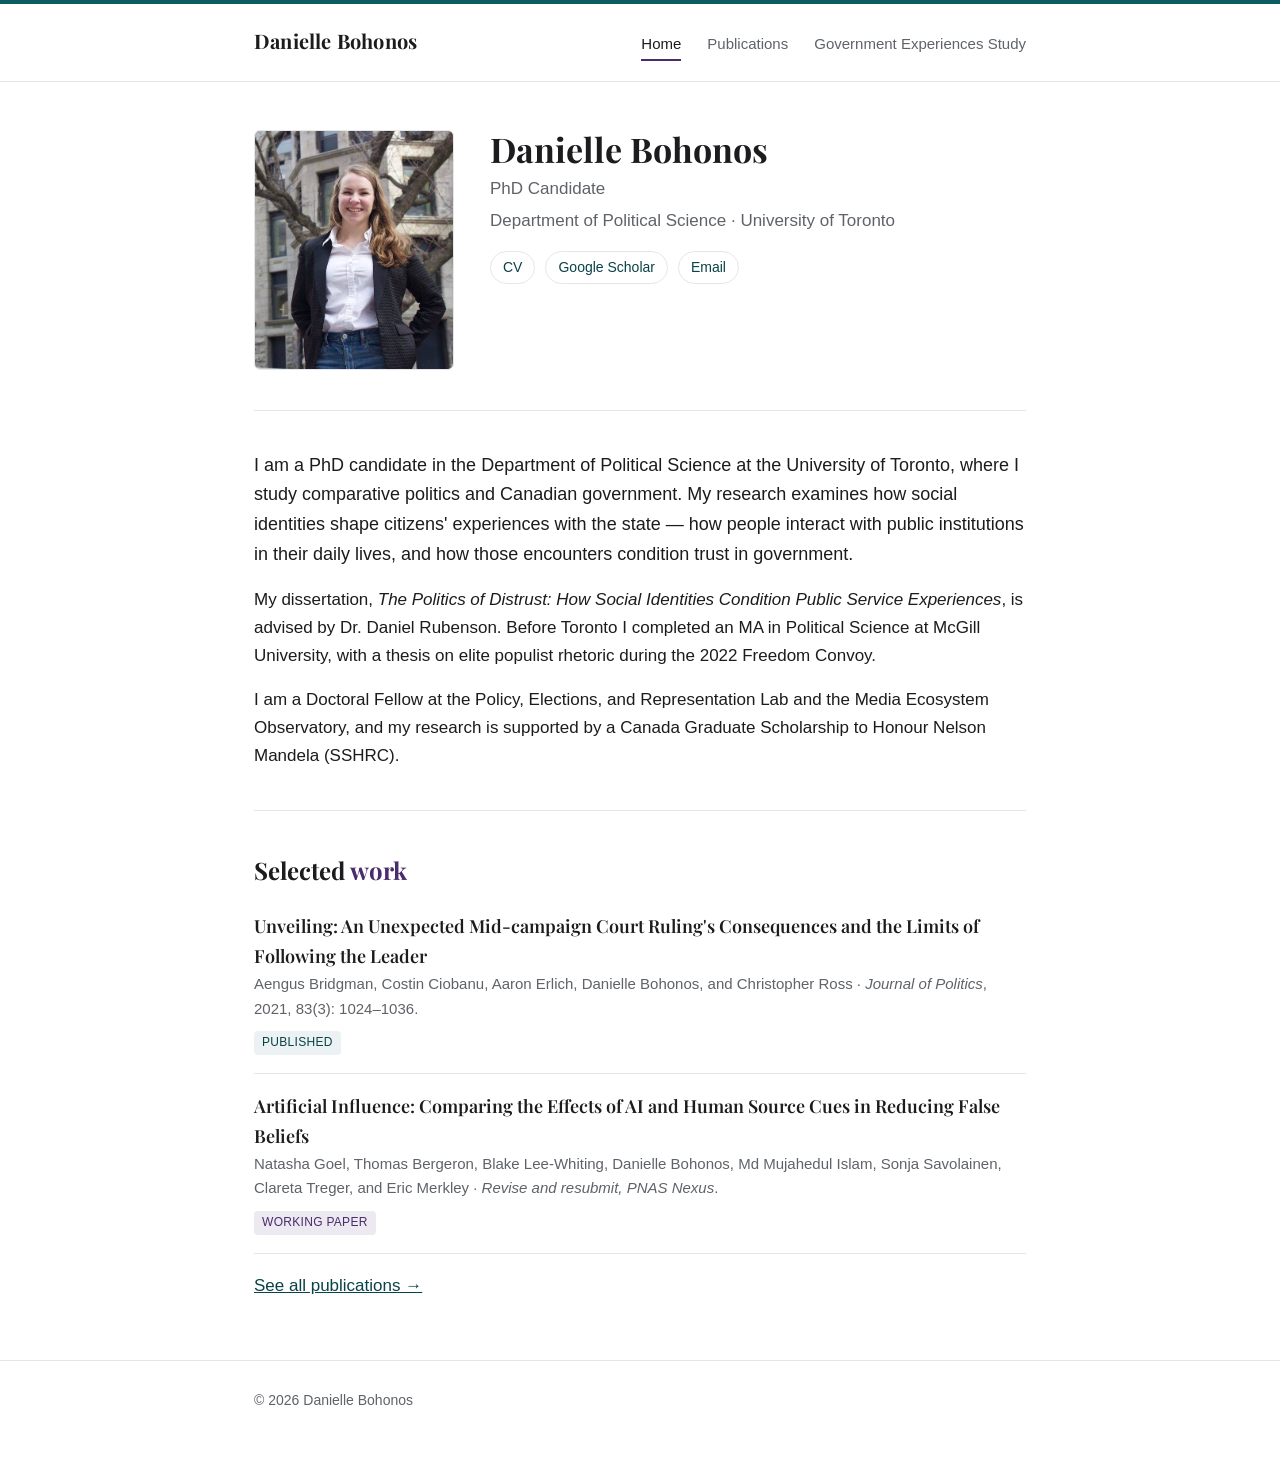
==== index.html @ 76140841 "Initial commit: academic personal website" ====
<!DOCTYPE html>
<html lang="en">
<head>
<meta charset="utf-8">
<meta name="viewport" content="width=device-width, initial-scale=1">
<title>Danielle Bohonos</title>
<link rel="preconnect" href="https://fonts.googleapis.com">
<link rel="preconnect" href="https://fonts.gstatic.com" crossorigin>
<link rel="stylesheet" href="https://fonts.googleapis.com/css2?family=Playfair+Display:wght@400;500;600;700&display=swap">
<link rel="stylesheet" href="css/style.css">
</head>
<body>

<!-- ============ HEADER / NAV ============ -->
<header class="site-header">
  <nav class="nav">
    <a class="brand" href="index.html">Danielle Bohonos</a>
    <a class="navlink active" href="index.html">Home</a>
    <a class="navlink" href="publications.html">Publications</a>
    <a class="navlink" href="government-experiences-study.html">Government Experiences Study</a>
  </nav>
</header>

<main class="wrap">

  <!-- ============ HERO ============ -->
  <section class="hero">
    <img class="photo" src="images/photo.jpg" alt="Portrait of Danielle Bohonos">
    <div>
      <h1>Danielle Bohonos</h1>
      <p class="role">PhD Candidate</p>
      <p class="affil">Department of Political Science · University of Toronto</p>

      <ul class="links">
        <li><a href="cv.pdf">CV</a></li>
        <li><a href="https://scholar.google.ca/citations?user=Kxt4B1EAAAAJ&hl=en">Google Scholar</a></li>
        <li><a href="mailto:danielle.bohonos@mail.utoronto.ca">Email</a></li>
      </ul>
    </div>
  </section>

  <hr class="rule">

  <!-- ============ BIO ============ -->
  <section class="section">
    <p class="lead">
      I am a PhD candidate in the Department of Political Science at the University of
      Toronto, where I study comparative politics and Canadian government. My research
      examines how social identities shape citizens' experiences with the state — how
      people interact with public institutions in their daily lives, and how those
      encounters condition trust in government.
    </p>
    <p>
      My dissertation, <em>The Politics of Distrust: How Social Identities Condition
      Public Service Experiences</em>, is advised by Dr. Daniel Rubenson. Before Toronto
      I completed an MA in Political Science at McGill University, with a thesis on elite
      populist rhetoric during the 2022 Freedom Convoy.
    </p>
    <p>
      I am a Doctoral Fellow at the Policy, Elections, and Representation Lab and the
      Media Ecosystem Observatory, and my research is supported by a Canada Graduate
      Scholarship to Honour Nelson Mandela (SSHRC).
    </p>
  </section>


  <hr class="rule">

  <!-- ============ SELECTED WORK ============ -->
  <section class="section">
    <h2 class="head">Selected <span class="accent">work</span></h2>

    <div class="entry">
      <div class="title">Unveiling: An Unexpected Mid-campaign Court Ruling's Consequences
        and the Limits of Following the Leader</div>
      <div class="meta">Aengus Bridgman, Costin Ciobanu, Aaron Erlich, Danielle Bohonos,
        and Christopher Ross ·
        <span class="venue">Journal of Politics</span>, 2021, 83(3): 1024–1036.</div>
      <div class="tags"><span class="tag">Published</span></div>
    </div>

    <div class="entry">
      <div class="title">Artificial Influence: Comparing the Effects of AI and Human
        Source Cues in Reducing False Beliefs</div>
      <div class="meta">Natasha Goel, Thomas Bergeron, Blake Lee-Whiting, Danielle Bohonos,
        Md Mujahedul Islam, Sonja Savolainen, Clareta Treger, and Eric Merkley ·
        <span class="venue">Revise and resubmit, PNAS Nexus</span>.</div>
      <div class="tags"><span class="tag purple">Working Paper</span></div>
    </div>

    <p style="margin-top:18px;"><a href="publications.html">See all publications →</a></p>
  </section>

</main>

<!-- ============ FOOTER ============ -->
<footer class="site-footer">
  <div class="wrap">
    © <span id="yr"></span> Danielle Bohonos
  </div>
</footer>
<script>document.getElementById('yr').textContent = new Date().getFullYear();</script>

</body>
</html>
---- css/style.css ----
/* =========================================================
   Academic personal site
   Accent palette: dark teal + dark purple
   Edit the variables below to tune the whole site at once.
   ========================================================= */

:root {
  --teal:        #0d5c63;   /* dark teal accent  */
  --teal-dark:   #094248;
  --purple:      #4a2c6d;   /* dark purple accent */
  --purple-dark: #382152;

  --ink:      #1c1c1e;      /* main text  */
  --muted:    #5f6368;      /* secondary text */
  --line:     #e6e6e9;      /* hairlines  */
  --bg:       #ffffff;
  --bg-soft:  #f7f7f5;

  --serif: "Playfair Display", Georgia, "Times New Roman", serif;
  --sans:  -apple-system, BlinkMacSystemFont, "Segoe UI", Roboto, Helvetica, Arial, sans-serif;

  --maxw: 820px;
}

* { box-sizing: border-box; }

html { -webkit-text-size-adjust: 100%; }

body {
  margin: 0;
  background: var(--bg);
  color: var(--ink);
  font-family: var(--sans);
  font-size: 17px;
  line-height: 1.65;
  -webkit-font-smoothing: antialiased;
}

/* ---------- Layout ---------- */
.wrap {
  max-width: var(--maxw);
  margin: 0 auto;
  padding: 0 24px;
}

.section { margin: 40px 0; }

hr.rule {
  border: 0;
  border-top: 1px solid var(--line);
  margin: 40px 0;
}

/* ---------- Header / nav ---------- */
.site-header {
  border-top: 4px solid var(--teal);
  border-bottom: 1px solid var(--line);
  background: var(--bg);
}

.nav {
  display: flex;
  flex-wrap: wrap;
  align-items: baseline;
  gap: 4px 26px;
  padding: 20px 24px;
  max-width: var(--maxw);
  margin: 0 auto;
}

.nav .brand {
  font-family: var(--serif);
  font-weight: 700;
  font-size: 20px;
  color: var(--ink);
  text-decoration: none;
  margin-right: auto;
  letter-spacing: .2px;
}

.nav a.navlink {
  color: var(--muted);
  text-decoration: none;
  font-size: 15px;
  padding: 2px 0;
  border-bottom: 2px solid transparent;
  transition: color .15s, border-color .15s;
}

.nav a.navlink:hover { color: var(--teal); }

.nav a.navlink.active {
  color: var(--ink);
  border-bottom-color: var(--purple);
}

/* ---------- Home hero ---------- */
.hero {
  display: grid;
  grid-template-columns: 200px 1fr;
  gap: 36px;
  align-items: start;
  margin-top: 48px;
}

.hero .photo {
  width: 200px;
  height: 240px;
  object-fit: cover;
  border-radius: 6px;
  background: var(--bg-soft);
  border: 1px solid var(--line);
}

.hero h1 {
  font-family: var(--serif);
  font-size: 34px;
  line-height: 1.15;
  margin: 0 0 6px;
}

.hero .role {
  color: var(--muted);
  font-size: 17px;
  margin: 0 0 4px;
}

.hero .affil { color: var(--muted); margin: 0 0 16px; }

/* profile links row (CV, Scholar, etc.) */
.links {
  list-style: none;
  display: flex;
  flex-wrap: wrap;
  gap: 8px 10px;
  padding: 0;
  margin: 14px 0 0;
}
.links li a {
  display: inline-block;
  font-size: 14px;
  text-decoration: none;
  color: var(--teal-dark);
  border: 1px solid var(--line);
  border-radius: 999px;
  padding: 4px 12px;
  transition: all .15s;
}
.links li a:hover {
  color: #fff;
  background: var(--teal);
  border-color: var(--teal);
}

/* ---------- Typography ---------- */
h2.head {
  font-family: var(--serif);
  font-size: 24px;
  margin: 0 0 4px;
}
h2.head .accent { color: var(--purple); }

.lead { font-size: 18px; }

a { color: var(--teal-dark); }
a:hover { color: var(--purple); }

p { margin: 0 0 16px; }

/* research questions list */
ol.questions {
  counter-reset: q;
  list-style: none;
  padding: 0;
  margin: 18px 0;
}
ol.questions li {
  counter-increment: q;
  position: relative;
  padding-left: 46px;
  margin-bottom: 16px;
}
ol.questions li::before {
  content: counter(q);
  position: absolute;
  left: 0; top: 0;
  width: 30px; height: 30px;
  display: grid; place-items: center;
  font-family: var(--serif);
  font-weight: 700;
  color: #fff;
  background: var(--purple);
  border-radius: 50%;
  font-size: 15px;
}

/* ---------- Publication / paper entries ---------- */
.entry {
  padding: 18px 0;
  border-bottom: 1px solid var(--line);
}
.entry:last-child { border-bottom: 0; }
.entry .title {
  font-weight: 600;
  font-family: var(--serif);
  font-size: 18px;
}
.entry .meta { color: var(--muted); font-size: 15px; }
.entry .venue { font-style: italic; }
.entry .tags { margin-top: 6px; }
.tag {
  display: inline-block;
  font-size: 12px;
  letter-spacing: .3px;
  text-transform: uppercase;
  color: var(--teal-dark);
  background: rgba(13,92,99,.08);
  border-radius: 4px;
  padding: 2px 8px;
  margin-right: 6px;
}
.tag.purple {
  color: var(--purple);
  background: rgba(74,44,109,.10);
}

.entry .actions { margin-top: 8px; }
.entry .actions a {
  font-size: 14px;
  text-decoration: none;
  margin-right: 14px;
  border-bottom: 1px solid transparent;
}
.entry .actions a:hover { border-bottom-color: var(--purple); }

/* ---------- Featured project page ---------- */
.project-hero {
  background: linear-gradient(135deg, var(--teal-dark), var(--purple-dark));
  color: #fff;
  border-radius: 10px;
  padding: 40px 36px;
  margin-top: 40px;
}
.project-hero .eyebrow {
  text-transform: uppercase;
  letter-spacing: 2px;
  font-size: 12px;
  opacity: .85;
  margin: 0 0 10px;
}
.project-hero h1 {
  font-family: var(--serif);
  font-size: 32px;
  margin: 0 0 12px;
  line-height: 1.2;
}
.project-hero p { color: rgba(255,255,255,.9); margin: 0; max-width: 60ch; }
.project-hero .btnrow { margin-top: 22px; }
.project-hero .btn {
  display: inline-block;
  background: #fff;
  color: var(--purple-dark);
  text-decoration: none;
  font-weight: 600;
  font-size: 15px;
  padding: 9px 18px;
  border-radius: 6px;
  margin-right: 10px;
}
.project-hero .btn.ghost {
  background: transparent;
  color: #fff;
  border: 1px solid rgba(255,255,255,.6);
}

.facts {
  display: grid;
  grid-template-columns: repeat(3, 1fr);
  gap: 16px;
  margin: 32px 0;
}
.fact {
  border: 1px solid var(--line);
  border-left: 3px solid var(--teal);
  border-radius: 6px;
  padding: 14px 16px;
}
.fact:nth-child(even) { border-left-color: var(--purple); }
.fact .num {
  font-family: var(--serif);
  font-size: 26px;
  color: var(--teal-dark);
}
.fact:nth-child(even) .num { color: var(--purple); }
.fact .lbl { color: var(--muted); font-size: 14px; }

/* ---------- Footer ---------- */
.site-footer {
  border-top: 1px solid var(--line);
  margin-top: 60px;
  padding: 28px 0 48px;
  color: var(--muted);
  font-size: 14px;
}
.site-footer a { color: var(--muted); }

/* ---------- Responsive ---------- */
@media (max-width: 640px) {
  .hero { grid-template-columns: 1fr; gap: 20px; }
  .hero .photo { width: 160px; height: 190px; }
  .nav .brand { margin-right: 0; width: 100%; margin-bottom: 6px; }
  .facts { grid-template-columns: 1fr; }
  body { font-size: 16px; }
}

/* ---------- Simple page header (study page) ---------- */
.eyebrow-simple {
  text-transform: uppercase;
  letter-spacing: 2px;
  font-size: 12px;
  font-weight: 600;
  color: var(--teal-dark);
  margin: 0 0 6px;
}
.page-title {
  font-family: var(--serif);
  font-size: 30px;
  line-height: 1.15;
  margin: 0 0 14px;
}
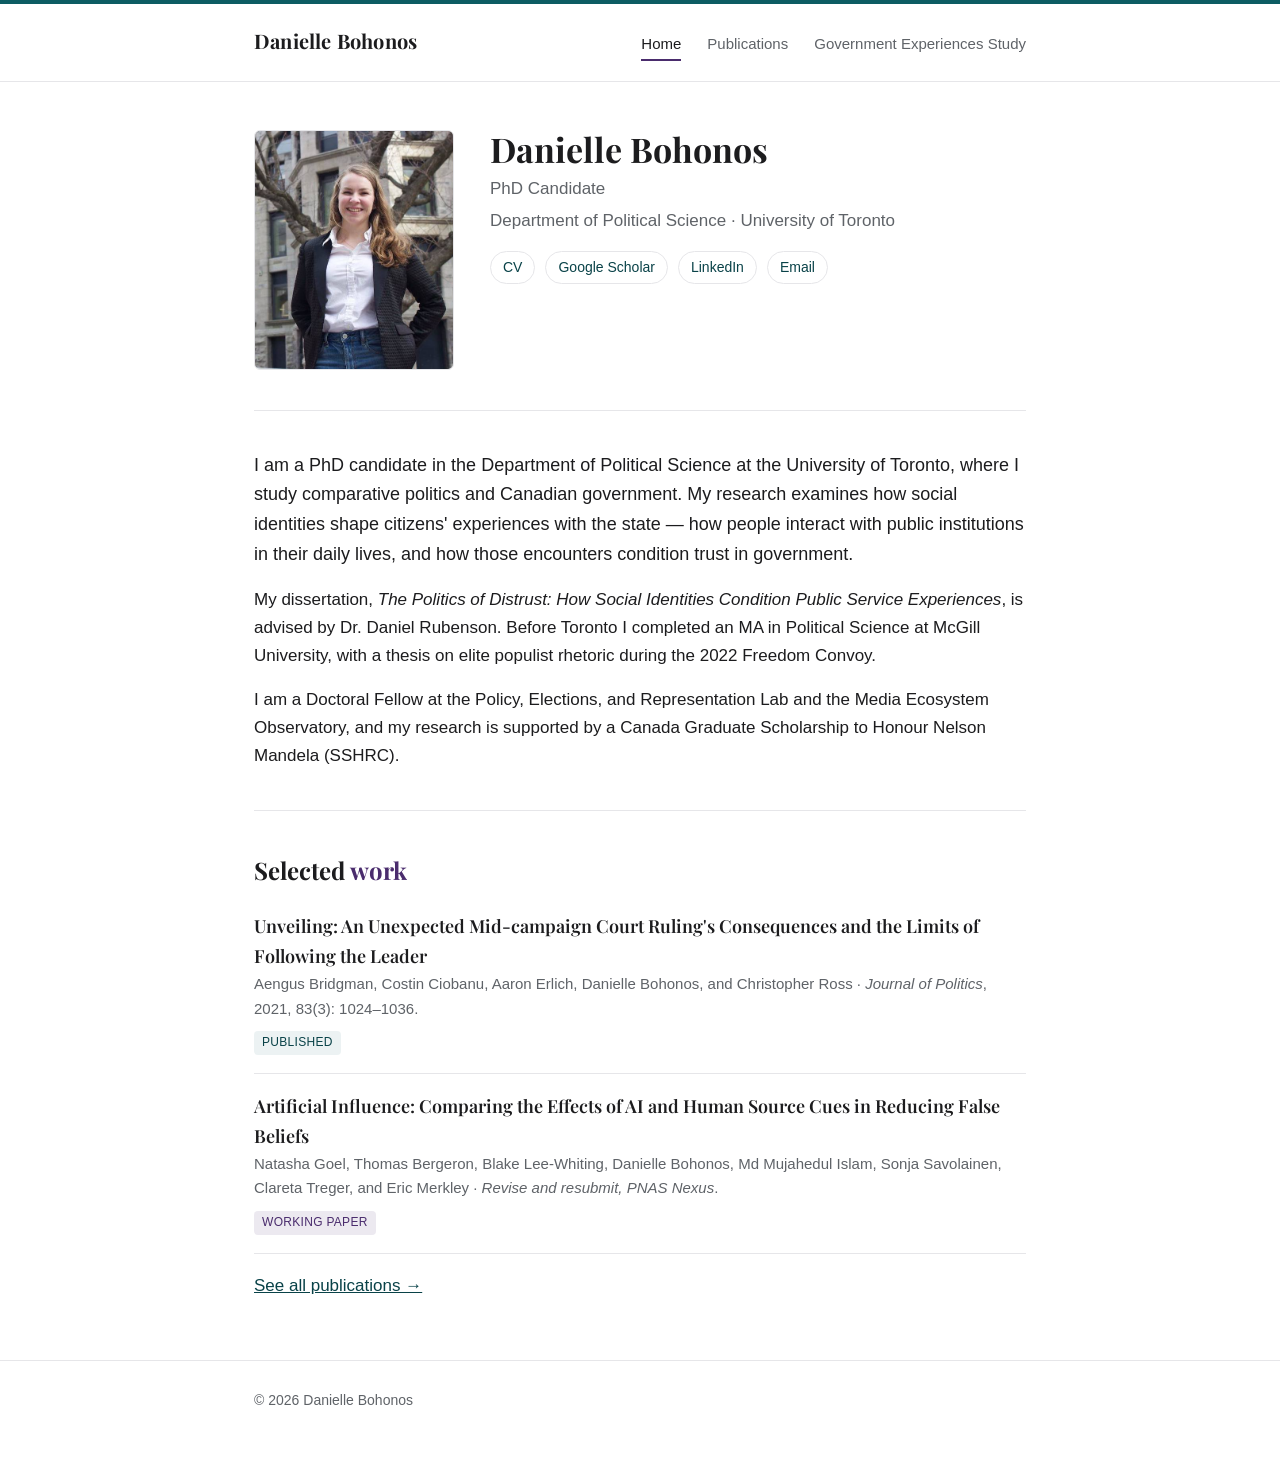
==== commit 02f7835a: "Add LinkedIn link" ====
--- a/index.html
+++ b/index.html
@@ -34,6 +34,7 @@
       <ul class="links">
         <li><a href="cv.pdf">CV</a></li>
         <li><a href="https://scholar.google.ca/citations?user=Kxt4B1EAAAAJ&hl=en">Google Scholar</a></li>
+        <li><a href="https://www.linkedin.com/in/danielle-bohonos-51219911b/">LinkedIn</a></li>
         <li><a href="mailto:danielle.bohonos@mail.utoronto.ca">Email</a></li>
       </ul>
     </div>
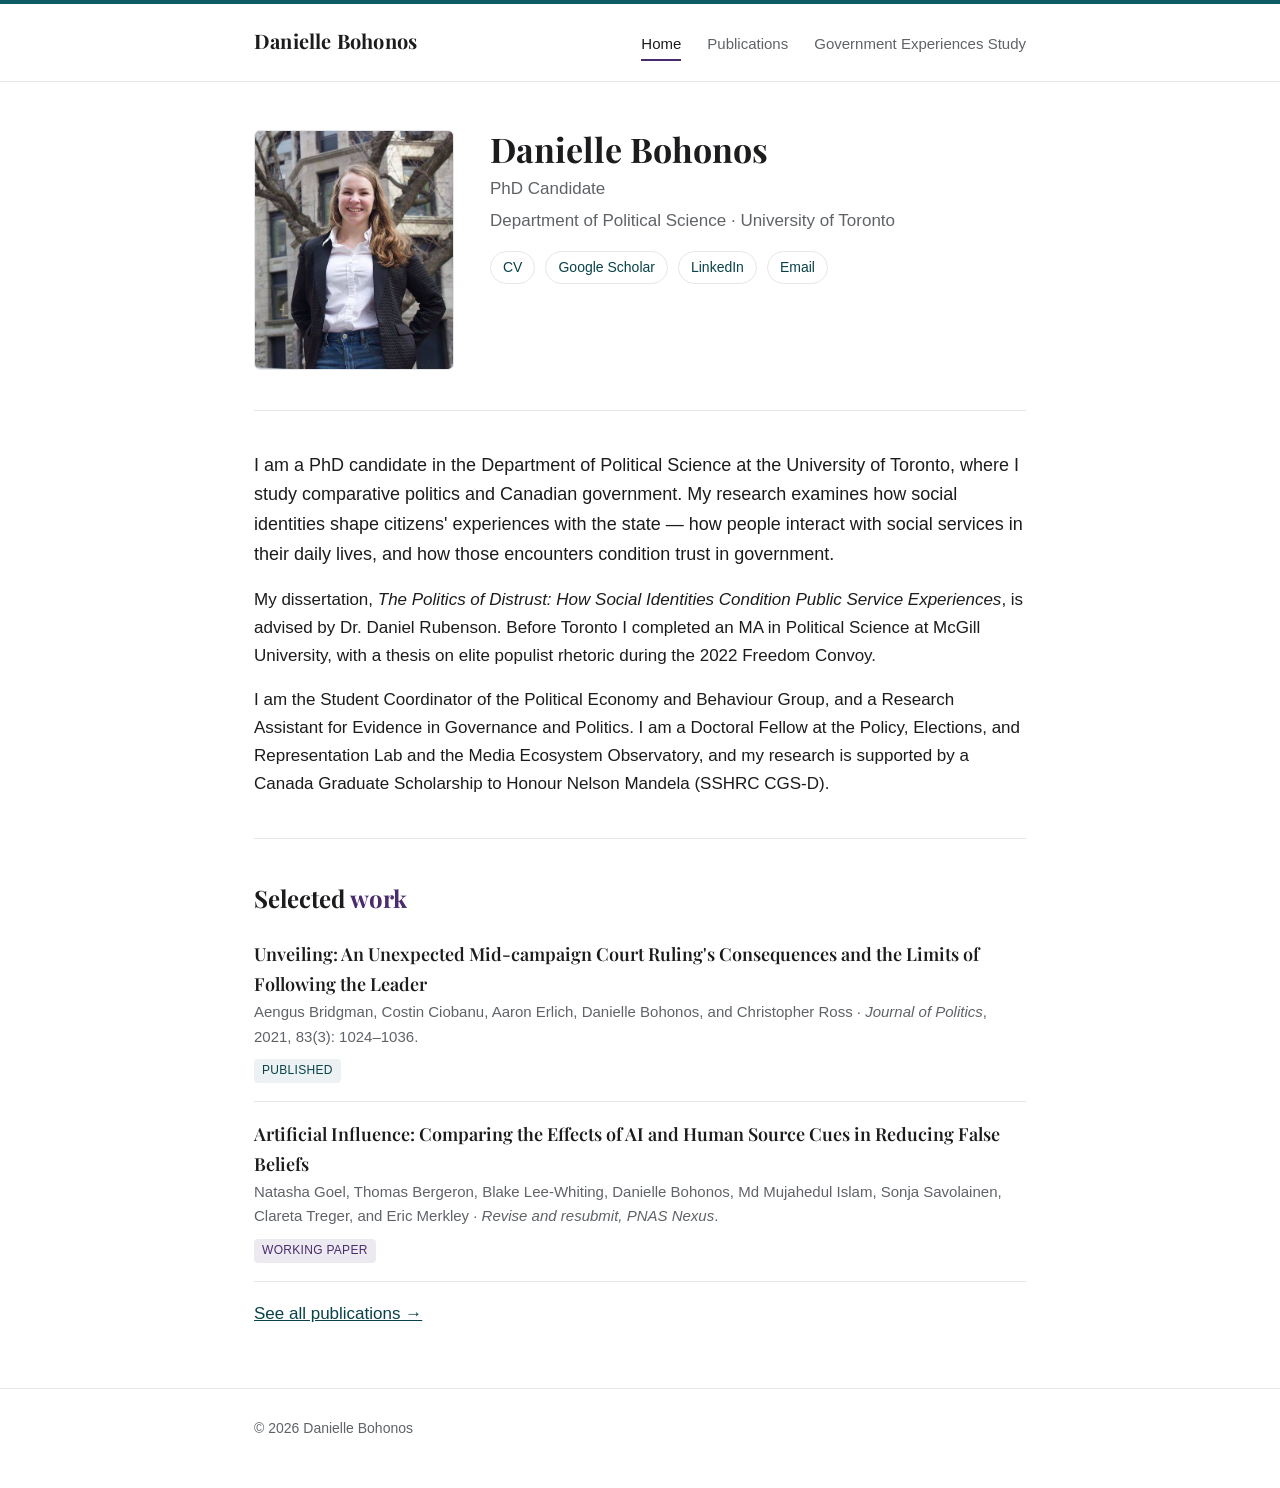
==== commit 6c433b74: "Update homepage bio" ====
--- a/index.html
+++ b/index.html
@@ -48,7 +48,7 @@
       I am a PhD candidate in the Department of Political Science at the University of
       Toronto, where I study comparative politics and Canadian government. My research
       examines how social identities shape citizens' experiences with the state — how
-      people interact with public institutions in their daily lives, and how those
+      people interact with social services in their daily lives, and how those
       encounters condition trust in government.
     </p>
     <p>
@@ -58,9 +58,11 @@
       populist rhetoric during the 2022 Freedom Convoy.
     </p>
     <p>
-      I am a Doctoral Fellow at the Policy, Elections, and Representation Lab and the
-      Media Ecosystem Observatory, and my research is supported by a Canada Graduate
-      Scholarship to Honour Nelson Mandela (SSHRC).
+      I am the Student Coordinator of the Political Economy and Behaviour Group, and a
+      Research Assistant for Evidence in Governance and Politics. I am a Doctoral Fellow
+      at the Policy, Elections, and Representation Lab and the Media Ecosystem
+      Observatory, and my research is supported by a Canada Graduate Scholarship to
+      Honour Nelson Mandela (SSHRC CGS-D).
     </p>
   </section>
 
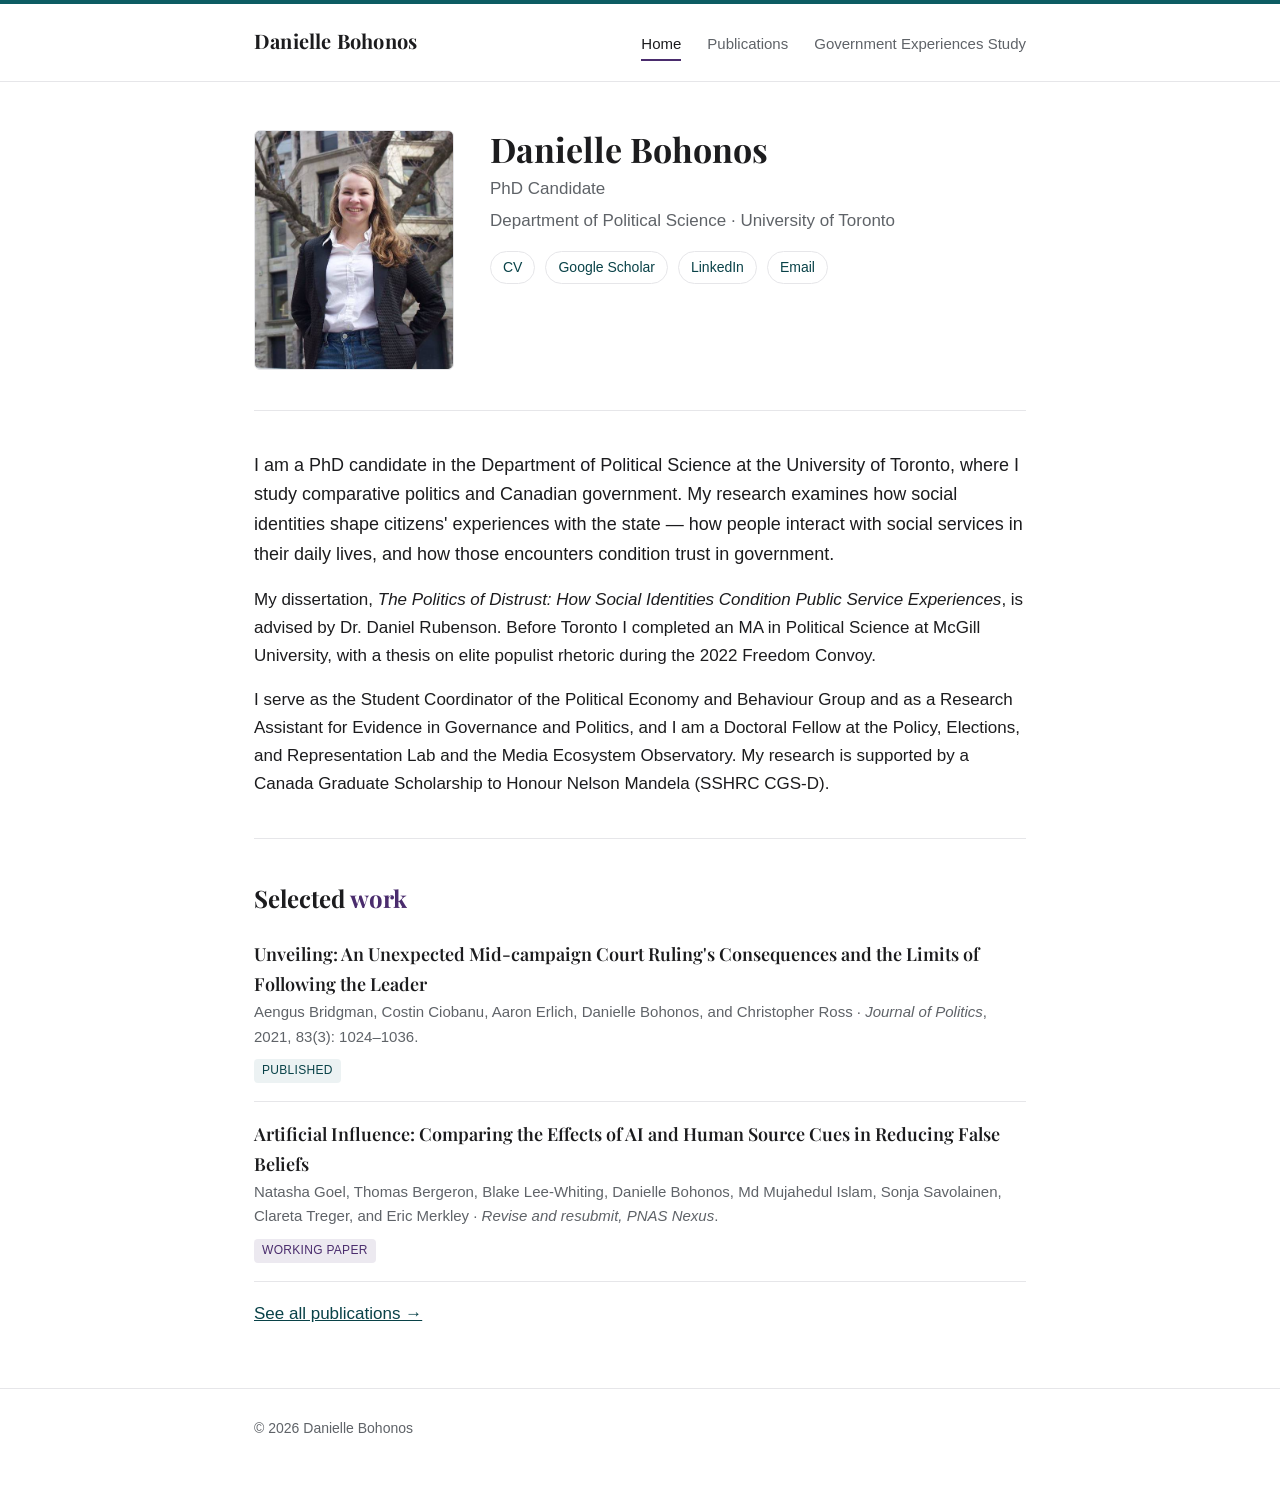
==== commit 530a23df: "Smooth final bio paragraph" ====
--- a/index.html
+++ b/index.html
@@ -58,11 +58,11 @@
       populist rhetoric during the 2022 Freedom Convoy.
     </p>
     <p>
-      I am the Student Coordinator of the Political Economy and Behaviour Group, and a
-      Research Assistant for Evidence in Governance and Politics. I am a Doctoral Fellow
-      at the Policy, Elections, and Representation Lab and the Media Ecosystem
-      Observatory, and my research is supported by a Canada Graduate Scholarship to
-      Honour Nelson Mandela (SSHRC CGS-D).
+      I serve as the Student Coordinator of the Political Economy and Behaviour Group
+      and as a Research Assistant for Evidence in Governance and Politics, and I am a
+      Doctoral Fellow at the Policy, Elections, and Representation Lab and the Media
+      Ecosystem Observatory. My research is supported by a Canada Graduate Scholarship
+      to Honour Nelson Mandela (SSHRC CGS-D).
     </p>
   </section>
 
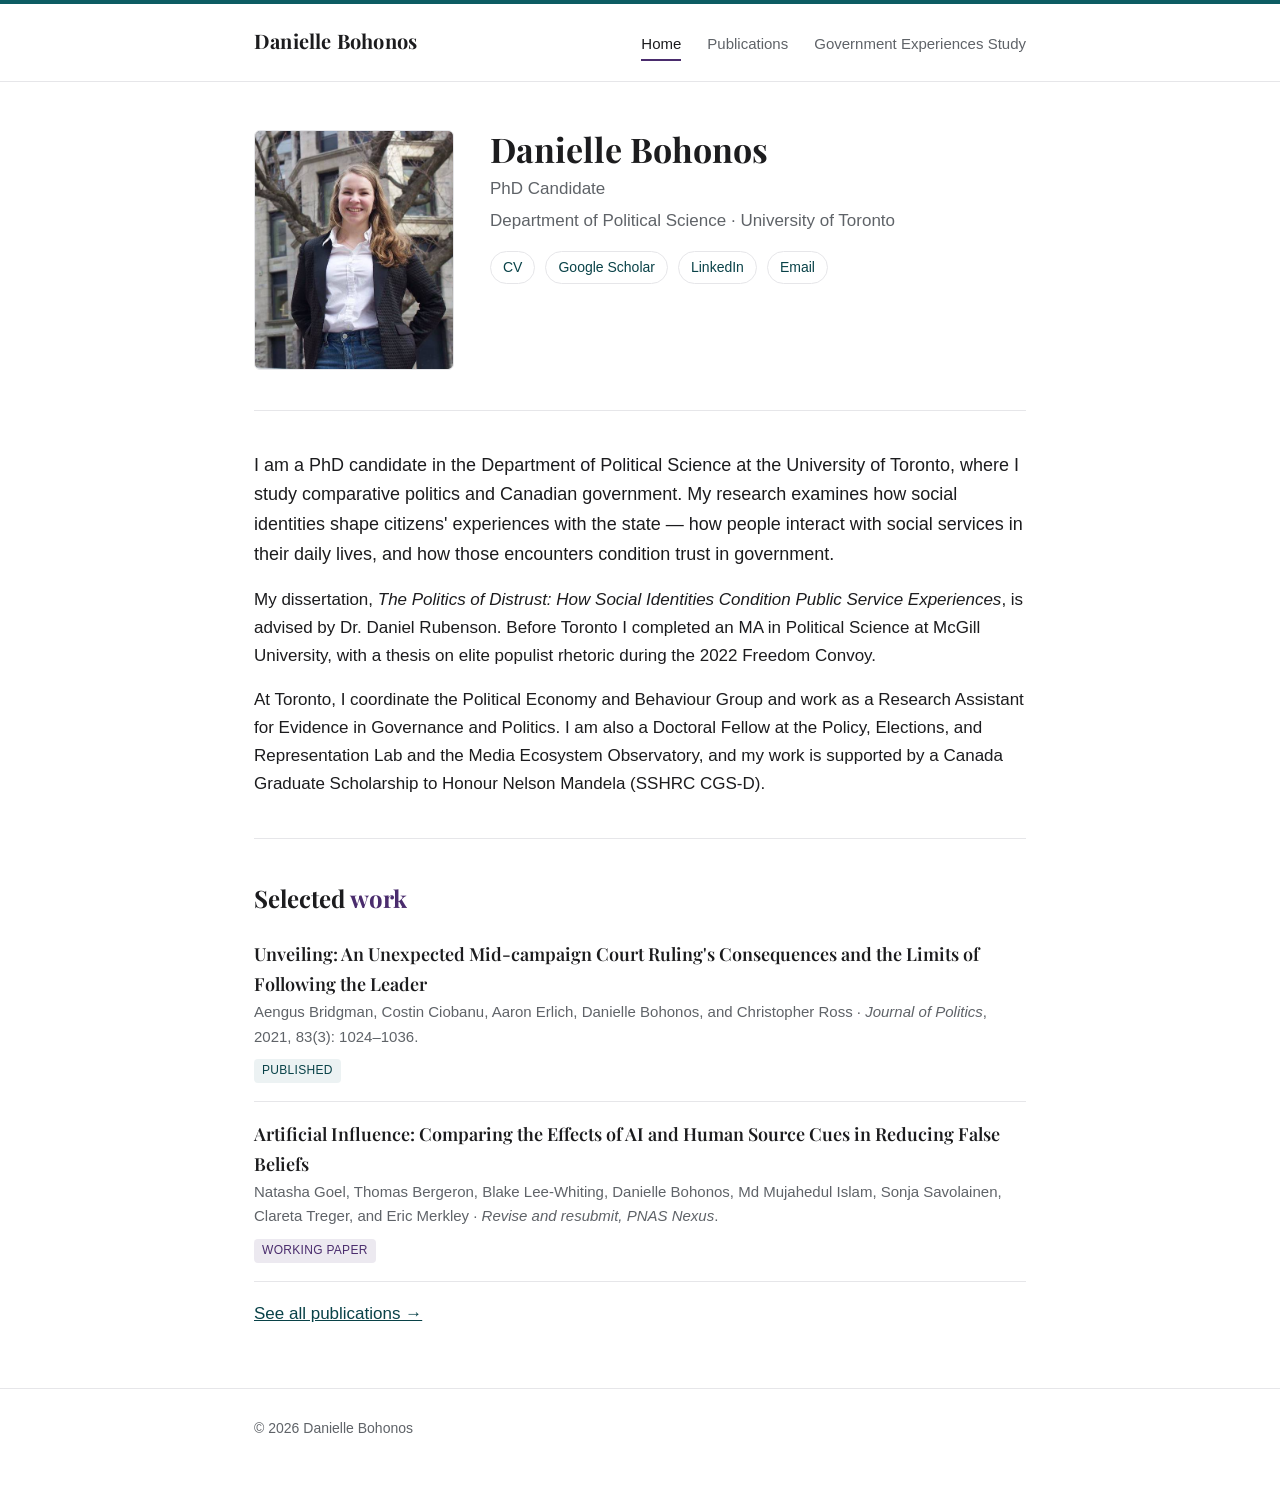
==== commit 68ccf23e: "Reword final bio paragraph" ====
--- a/index.html
+++ b/index.html
@@ -58,11 +58,11 @@
       populist rhetoric during the 2022 Freedom Convoy.
     </p>
     <p>
-      I serve as the Student Coordinator of the Political Economy and Behaviour Group
-      and as a Research Assistant for Evidence in Governance and Politics, and I am a
-      Doctoral Fellow at the Policy, Elections, and Representation Lab and the Media
-      Ecosystem Observatory. My research is supported by a Canada Graduate Scholarship
-      to Honour Nelson Mandela (SSHRC CGS-D).
+      At Toronto, I coordinate the Political Economy and Behaviour Group and work as a
+      Research Assistant for Evidence in Governance and Politics. I am also a Doctoral
+      Fellow at the Policy, Elections, and Representation Lab and the Media Ecosystem
+      Observatory, and my work is supported by a Canada Graduate Scholarship to Honour
+      Nelson Mandela (SSHRC CGS-D).
     </p>
   </section>
 
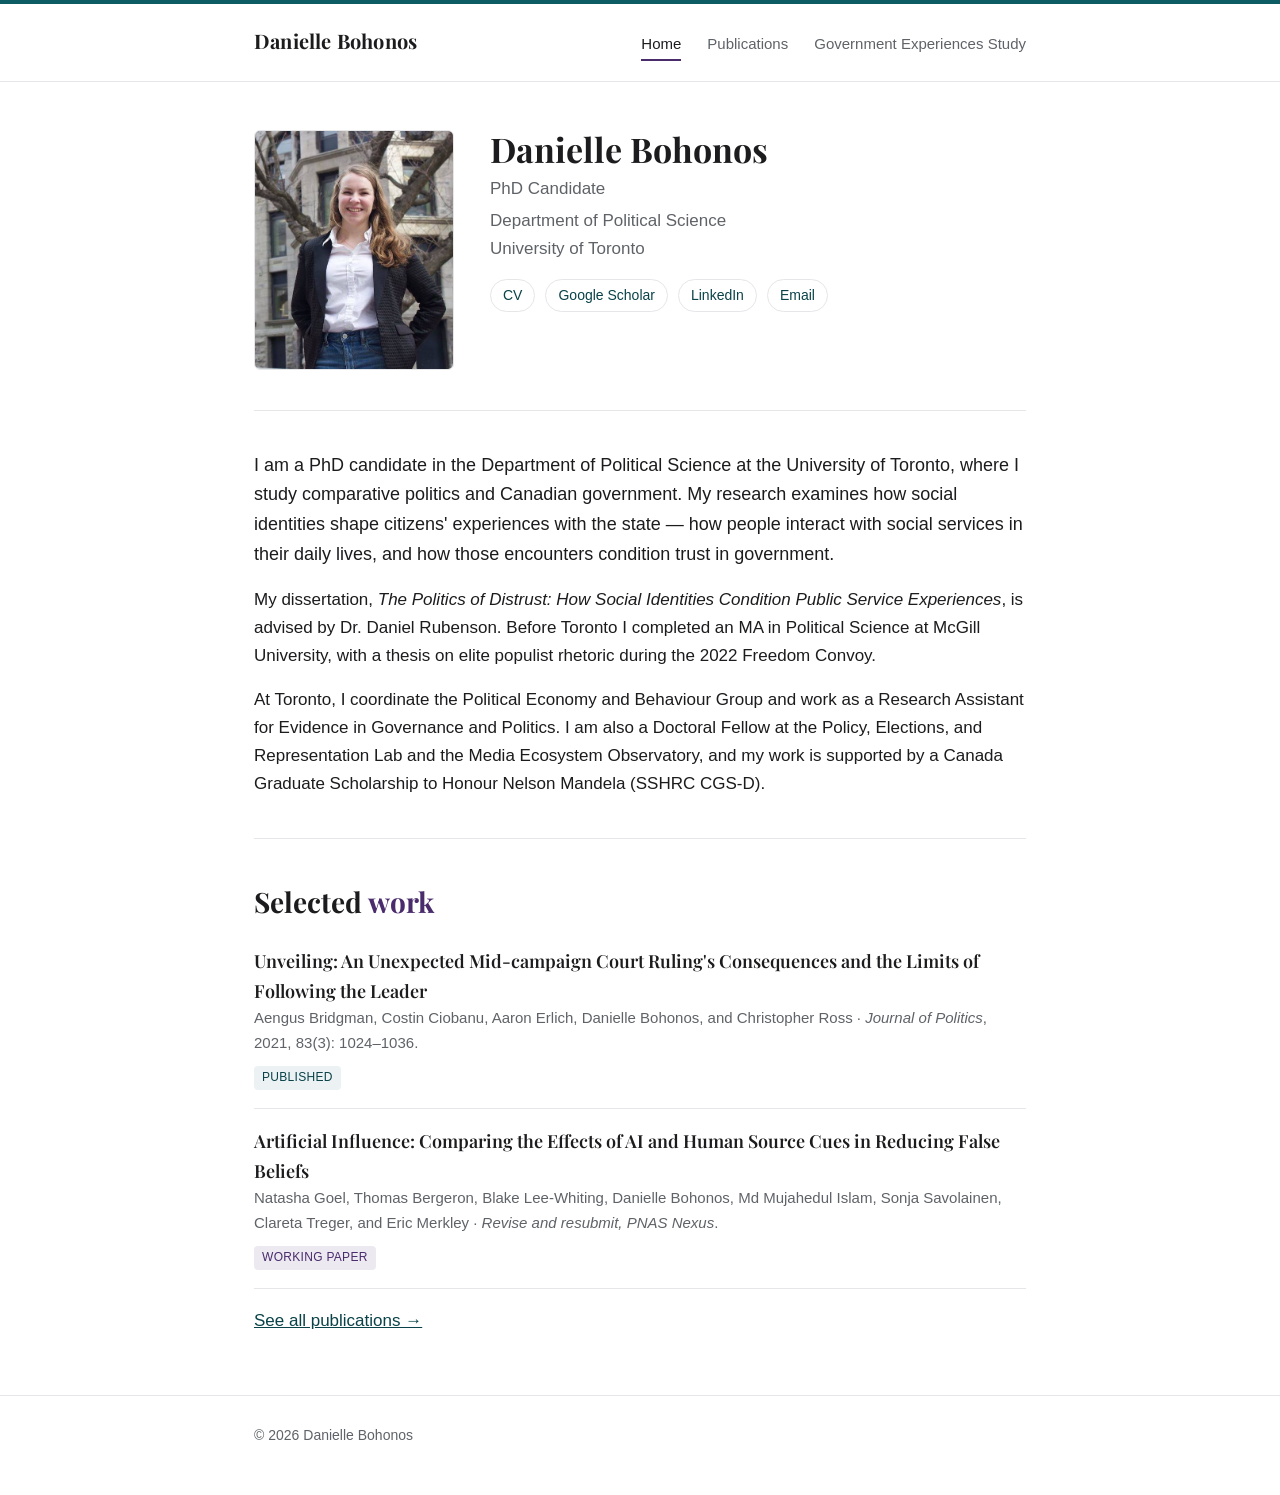
==== commit b7447354: "Break affiliation onto two lines" ====
--- a/index.html
+++ b/index.html
@@ -29,7 +29,7 @@
     <div>
       <h1>Danielle Bohonos</h1>
       <p class="role">PhD Candidate</p>
-      <p class="affil">Department of Political Science · University of Toronto</p>
+      <p class="affil">Department of Political Science<br>University of Toronto</p>
 
       <ul class="links">
         <li><a href="cv.pdf">CV</a></li>
--- a/css/style.css
+++ b/css/style.css
@@ -155,7 +155,7 @@
 /* ---------- Typography ---------- */
 h2.head {
   font-family: var(--serif);
-  font-size: 24px;
+  font-size: 28px;
   margin: 0 0 4px;
 }
 h2.head .accent { color: var(--purple); }
@@ -324,7 +324,7 @@
 }
 .page-title {
   font-family: var(--serif);
-  font-size: 30px;
+  font-size: 36px;
   line-height: 1.15;
   margin: 0 0 14px;
 }
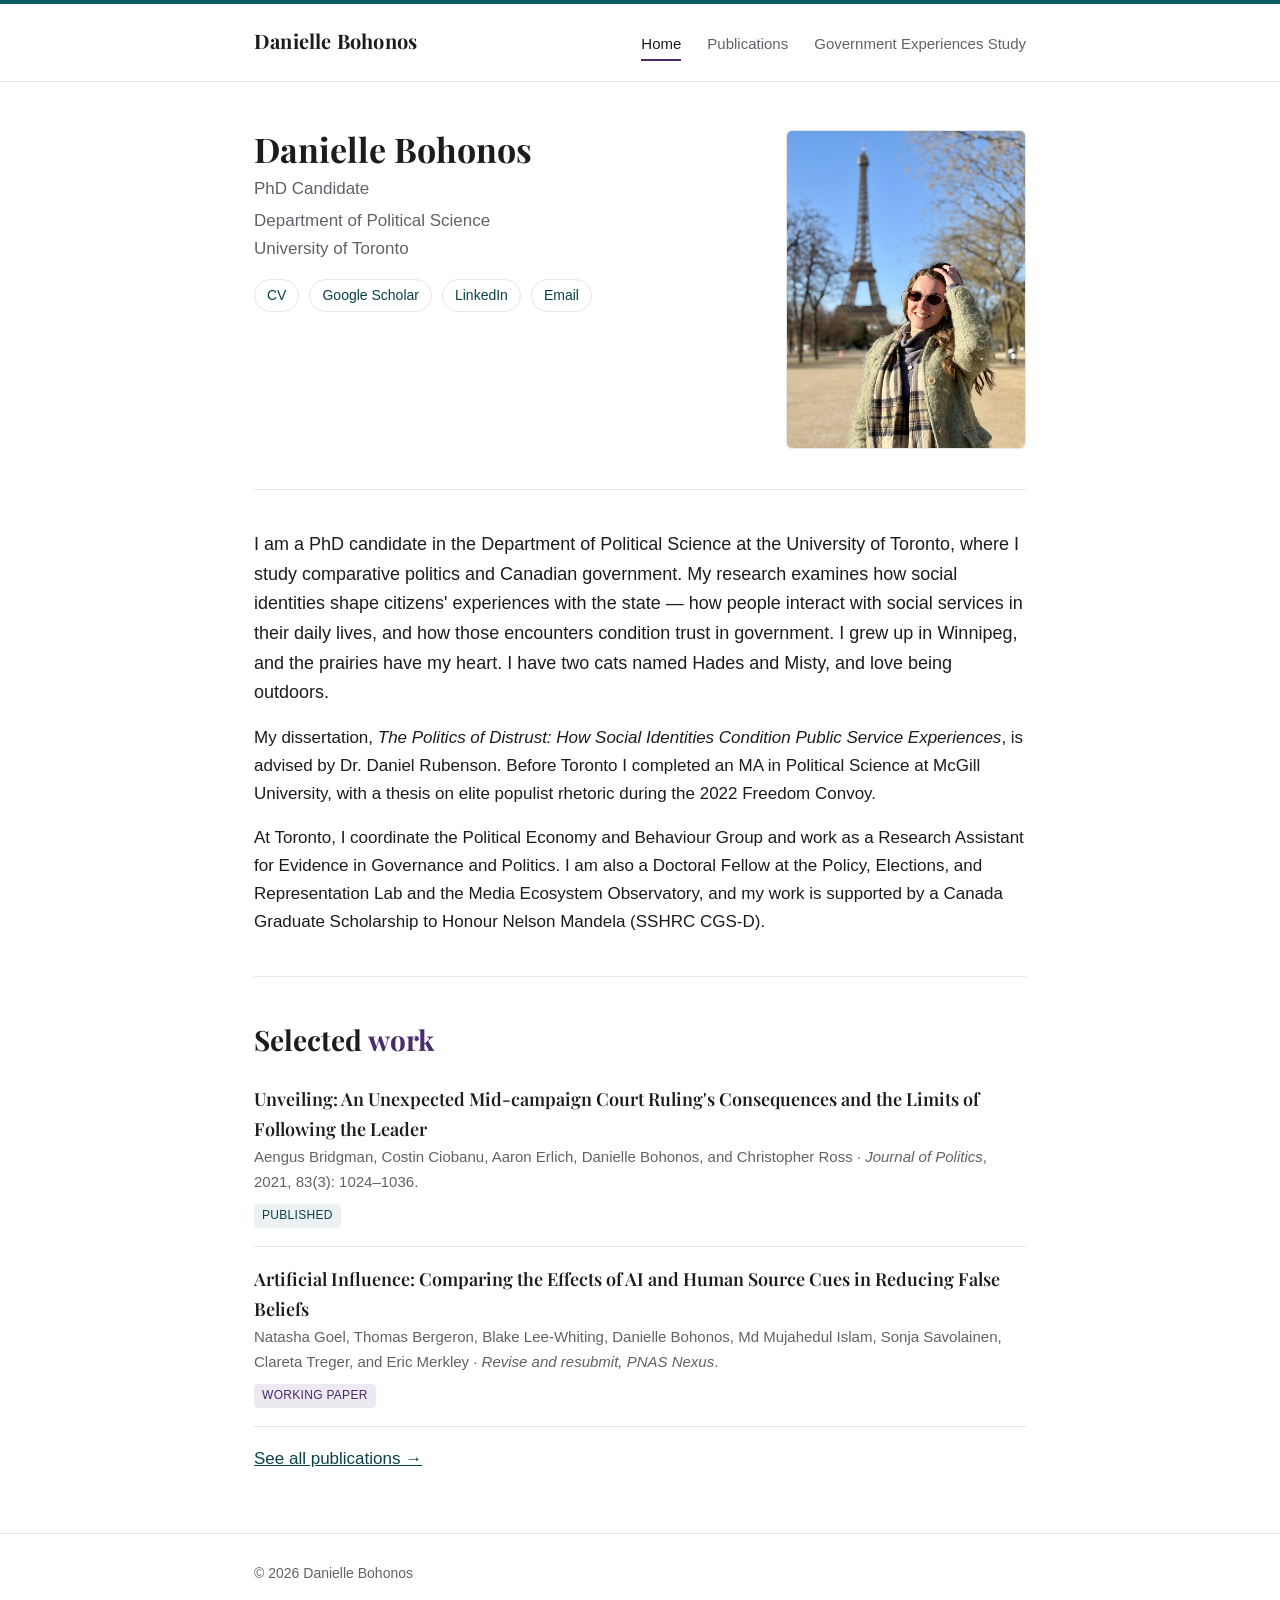
==== commit 6ec118cb: "Use uncropped Paris photo on right; add personal bio sentences" ====
--- a/index.html
+++ b/index.html
@@ -25,7 +25,6 @@
 
   <!-- ============ HERO ============ -->
   <section class="hero">
-    <img class="photo" src="images/photo.jpg" alt="Portrait of Danielle Bohonos">
     <div>
       <h1>Danielle Bohonos</h1>
       <p class="role">PhD Candidate</p>
@@ -38,6 +37,7 @@
         <li><a href="mailto:danielle.bohonos@mail.utoronto.ca">Email</a></li>
       </ul>
     </div>
+    <img class="photo" src="images/photo.jpg" alt="Portrait of Danielle Bohonos">
   </section>
 
   <hr class="rule">
@@ -49,7 +49,9 @@
       Toronto, where I study comparative politics and Canadian government. My research
       examines how social identities shape citizens' experiences with the state — how
       people interact with social services in their daily lives, and how those
-      encounters condition trust in government.
+      encounters condition trust in government. I grew up in Winnipeg, and the
+      prairies have my heart. I have two cats named Hades and Misty, and love
+      being outdoors.
     </p>
     <p>
       My dissertation, <em>The Politics of Distrust: How Social Identities Condition
--- a/css/style.css
+++ b/css/style.css
@@ -97,16 +97,15 @@
 /* ---------- Home hero ---------- */
 .hero {
   display: grid;
-  grid-template-columns: 200px 1fr;
+  grid-template-columns: 1fr 240px;
   gap: 36px;
   align-items: start;
   margin-top: 48px;
 }
 
 .hero .photo {
-  width: 200px;
-  height: 240px;
-  object-fit: cover;
+  width: 240px;
+  height: auto;
   border-radius: 6px;
   background: var(--bg-soft);
   border: 1px solid var(--line);
@@ -307,7 +306,7 @@
 /* ---------- Responsive ---------- */
 @media (max-width: 640px) {
   .hero { grid-template-columns: 1fr; gap: 20px; }
-  .hero .photo { width: 160px; height: 190px; }
+  .hero .photo { width: 220px; height: auto; }
   .nav .brand { margin-right: 0; width: 100%; margin-bottom: 6px; }
   .facts { grid-template-columns: 1fr; }
   body { font-size: 16px; }
